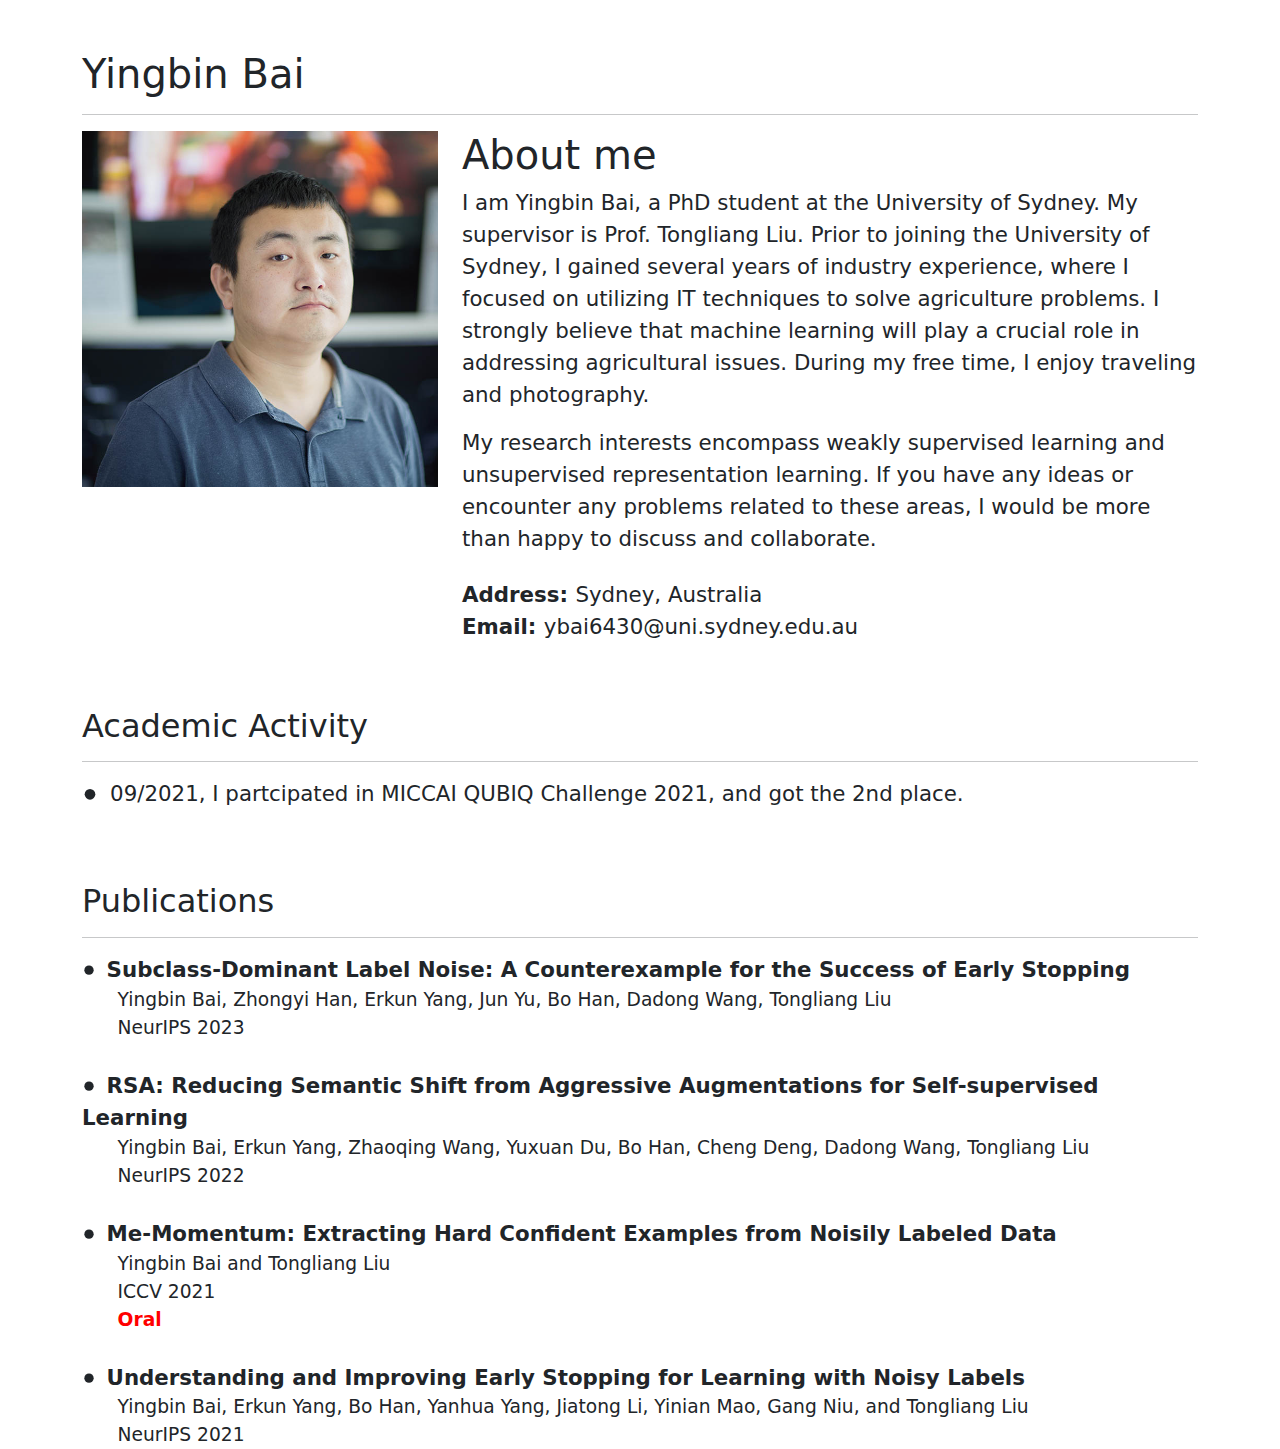
==== index.html @ c51f7435 "Update index.html" ====
<!doctype html>
<html lang="en">
  <head>
    <meta charset="utf-8">
    <meta name="viewport" content="width=1280" id="viewport-meta">
    <meta name="description" content="Edward Bai Homepage">
    <meta name="author" content="Edward Bai">
    <title>Yingbin's Homepage</title>

    <!-- Bootstrap core CSS -->
    <link href="./assets/dist/css/bootstrap.min.css" rel="stylesheet">
    <link href="home.css" rel="stylesheet">
  </head>
  <body>
    <div class="container">
      <div class="head-container">
         <h1>Yingbin Bai</h1>
         <hr>
      </div>
      <div class="row d-flex no-gutters">
          <div class="col-lg-4">
              <img class="left-image" src="images/Yingbin.png" with="100%"/>
          </div>
          <div class="col-lg-8">
            <div class="row">
              <div>
                <h1 class="big">About me</h1>
                <div class="personal-desc">
                  <p>I am Yingbin Bai, a PhD student at the University of Sydney. My supervisor is Prof. Tongliang Liu. Prior to joining the University of Sydney, I gained several years of industry experience, where I focused on utilizing IT techniques to solve agriculture problems. I strongly believe that machine learning will play a crucial role in addressing agricultural issues. During my free time, I enjoy traveling and photography.</p>

                  <p>My research interests encompass weakly supervised learning and unsupervised representation learning. If you have any ideas or encounter any problems related to these areas, I would be more than happy to discuss and collaborate.</p>
                  <ul class="mt-4 px-md-0 px-2">
                    <li class="d-flex"><span class="about-info">Address:&nbsp;</span><span>Sydney, Australia</span></li>
                    <li class="d-flex"><span class="about-info">Email:&nbsp;</span> <span>ybai6430@uni.sydney.edu.au</span></li>
                  </ul>
                </div>
              </div>
            </div>
          </div>
        </div>
      </div>

      <br><br>
      <div class="container">
        <h2 class="big">Academic Activity</h2><hr>
        <div class="activity-desc">
              <svg width="1em" height="1em" viewBox="0 0 16 16" class="bi bi-circle-fill" fill="currentColor" xmlns="http://www.w3.org/2000/svg"><circle cx="6" cy="7" r="4"></circle></svg> 09/2021, I partcipated in MICCAI QUBIQ Challenge 2021, and got the 2nd place.
              
        </div>
      </div>

      <br><br><br>
      <div class="container">
        <h2 class="big">Publications</h2><hr>
        <div class="publications">
              <svg width="1em" height="1em" viewBox="0 0 16 16" class="bi bi-circle-fill" fill="currentColor" xmlns="http://www.w3.org/2000/svg"><circle cx="6" cy="7" r="4"></circle></svg>
              <span class="paper-name">Subclass-Dominant Label Noise: A Counterexample for the Success of Early Stopping</span><br>
              &nbsp;&nbsp;&nbsp;&nbsp;&nbsp;&nbsp;Yingbin Bai, Zhongyi Han, Erkun Yang, Jun Yu, Bo Han, Dadong Wang, Tongliang Liu<br>
              &nbsp;&nbsp;&nbsp;&nbsp;&nbsp;&nbsp;NeurIPS 2023 <br><br>
          
              <svg width="1em" height="1em" viewBox="0 0 16 16" class="bi bi-circle-fill" fill="currentColor" xmlns="http://www.w3.org/2000/svg"><circle cx="6" cy="7" r="4"></circle></svg>
              <span class="paper-name">RSA: Reducing Semantic Shift from Aggressive Augmentations for Self-supervised Learning</span> <br>
              &nbsp;&nbsp;&nbsp;&nbsp;&nbsp;&nbsp;Yingbin Bai, Erkun Yang, Zhaoqing Wang, Yuxuan Du, Bo Han, Cheng Deng, Dadong Wang, Tongliang Liu<br>
              &nbsp;&nbsp;&nbsp;&nbsp;&nbsp;&nbsp;NeurIPS 2022 <br><br>
          
          
              <svg width="1em" height="1em" viewBox="0 0 16 16" class="bi bi-circle-fill" fill="currentColor" xmlns="http://www.w3.org/2000/svg"><circle cx="6" cy="7" r="4"></circle></svg>
              <span class="paper-name">Me-Momentum: Extracting Hard Confident Examples from Noisily Labeled Data</span> <br>
              &nbsp;&nbsp;&nbsp;&nbsp;&nbsp;&nbsp;Yingbin Bai and Tongliang Liu  <br>
              &nbsp;&nbsp;&nbsp;&nbsp;&nbsp;&nbsp;ICCV 2021 <br>
              &nbsp;&nbsp;&nbsp;&nbsp;&nbsp;&nbsp;<span class="special">Oral</span><br><br>


              <svg width="1em" height="1em" viewBox="0 0 16 16" class="bi bi-circle-fill" fill="currentColor" xmlns="http://www.w3.org/2000/svg"><circle cx="6" cy="7" r="4"></circle></svg>
              <span class="paper-name">Understanding and Improving Early Stopping for Learning with Noisy Labels</span> <br>
              &nbsp;&nbsp;&nbsp;&nbsp;&nbsp;&nbsp;Yingbin Bai, Erkun Yang, Bo Han, Yanhua Yang, Jiatong Li, Yinian Mao, Gang Niu, and Tongliang Liu <br>
              &nbsp;&nbsp;&nbsp;&nbsp;&nbsp;&nbsp;NeurIPS 2021 <br>
        </div>
      </div>


  </div>
  </body>
</html>
---- home.css ----
.head-container{
  margin-top: 50px;

}
.personal-desc {
  font-size:  16pt;
}

.about-info {
  font-weight:  600;
}

.activity-desc {
  font-size:  16pt;
}

.publications {
  font-size:  14pt;

}

.paper-name{
  font-size:  16pt;
  font-weight:  600;
}

.special{
  color:  red;
  font-weight:  600;
}

.left-image{
  max-width: 100%;
  height: auto;
}
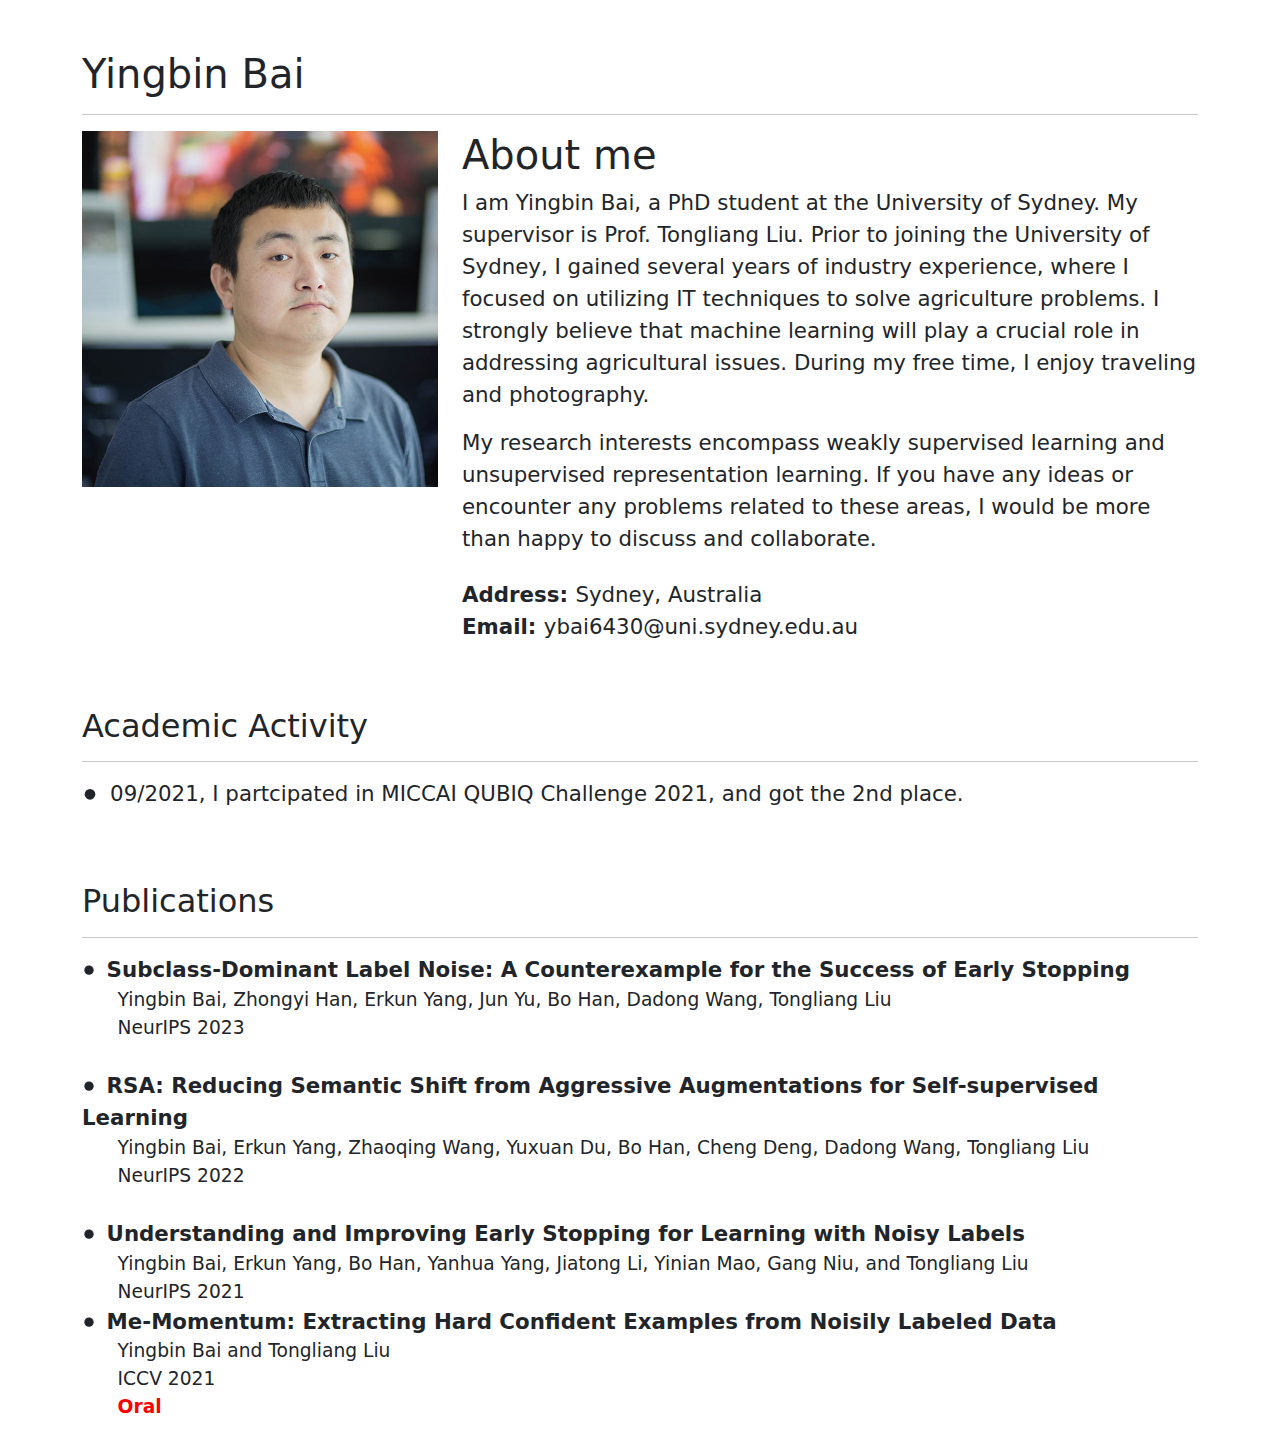
==== commit 716d10c0: "Update index.html" ====
--- a/index.html
+++ b/index.html
@@ -62,19 +62,17 @@
               <span class="paper-name">RSA: Reducing Semantic Shift from Aggressive Augmentations for Self-supervised Learning</span> <br>
               &nbsp;&nbsp;&nbsp;&nbsp;&nbsp;&nbsp;Yingbin Bai, Erkun Yang, Zhaoqing Wang, Yuxuan Du, Bo Han, Cheng Deng, Dadong Wang, Tongliang Liu<br>
               &nbsp;&nbsp;&nbsp;&nbsp;&nbsp;&nbsp;NeurIPS 2022 <br><br>
-          
-          
+
+              <svg width="1em" height="1em" viewBox="0 0 16 16" class="bi bi-circle-fill" fill="currentColor" xmlns="http://www.w3.org/2000/svg"><circle cx="6" cy="7" r="4"></circle></svg>
+              <span class="paper-name">Understanding and Improving Early Stopping for Learning with Noisy Labels</span> <br>
+              &nbsp;&nbsp;&nbsp;&nbsp;&nbsp;&nbsp;Yingbin Bai, Erkun Yang, Bo Han, Yanhua Yang, Jiatong Li, Yinian Mao, Gang Niu, and Tongliang Liu <br>
+              &nbsp;&nbsp;&nbsp;&nbsp;&nbsp;&nbsp;NeurIPS 2021 <br>
+
               <svg width="1em" height="1em" viewBox="0 0 16 16" class="bi bi-circle-fill" fill="currentColor" xmlns="http://www.w3.org/2000/svg"><circle cx="6" cy="7" r="4"></circle></svg>
               <span class="paper-name">Me-Momentum: Extracting Hard Confident Examples from Noisily Labeled Data</span> <br>
               &nbsp;&nbsp;&nbsp;&nbsp;&nbsp;&nbsp;Yingbin Bai and Tongliang Liu  <br>
               &nbsp;&nbsp;&nbsp;&nbsp;&nbsp;&nbsp;ICCV 2021 <br>
               &nbsp;&nbsp;&nbsp;&nbsp;&nbsp;&nbsp;<span class="special">Oral</span><br><br>
-
-
-              <svg width="1em" height="1em" viewBox="0 0 16 16" class="bi bi-circle-fill" fill="currentColor" xmlns="http://www.w3.org/2000/svg"><circle cx="6" cy="7" r="4"></circle></svg>
-              <span class="paper-name">Understanding and Improving Early Stopping for Learning with Noisy Labels</span> <br>
-              &nbsp;&nbsp;&nbsp;&nbsp;&nbsp;&nbsp;Yingbin Bai, Erkun Yang, Bo Han, Yanhua Yang, Jiatong Li, Yinian Mao, Gang Niu, and Tongliang Liu <br>
-              &nbsp;&nbsp;&nbsp;&nbsp;&nbsp;&nbsp;NeurIPS 2021 <br>
         </div>
       </div>
 
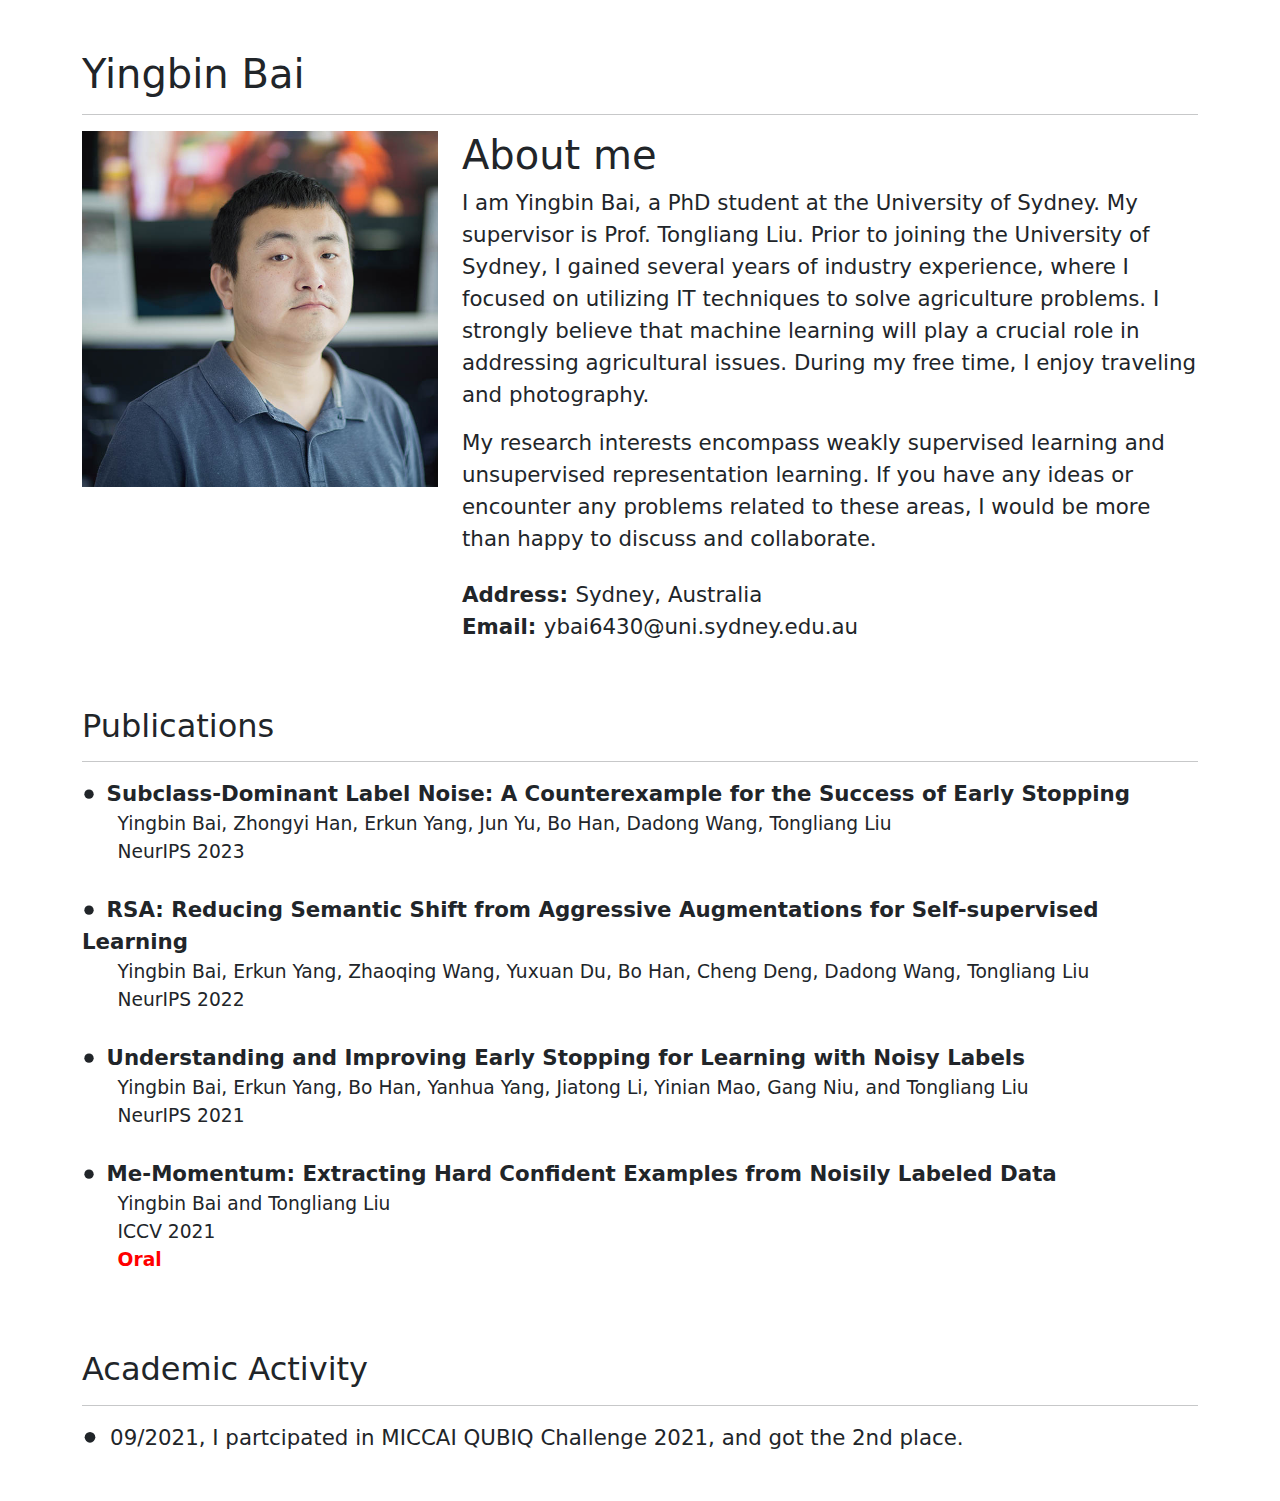
==== commit 0ab24382: "Update index.html" ====
--- a/index.html
+++ b/index.html
@@ -42,15 +42,6 @@
 
       <br><br>
       <div class="container">
-        <h2 class="big">Academic Activity</h2><hr>
-        <div class="activity-desc">
-              <svg width="1em" height="1em" viewBox="0 0 16 16" class="bi bi-circle-fill" fill="currentColor" xmlns="http://www.w3.org/2000/svg"><circle cx="6" cy="7" r="4"></circle></svg> 09/2021, I partcipated in MICCAI QUBIQ Challenge 2021, and got the 2nd place.
-              
-        </div>
-      </div>
-
-      <br><br><br>
-      <div class="container">
         <h2 class="big">Publications</h2><hr>
         <div class="publications">
               <svg width="1em" height="1em" viewBox="0 0 16 16" class="bi bi-circle-fill" fill="currentColor" xmlns="http://www.w3.org/2000/svg"><circle cx="6" cy="7" r="4"></circle></svg>
@@ -66,7 +57,7 @@
               <svg width="1em" height="1em" viewBox="0 0 16 16" class="bi bi-circle-fill" fill="currentColor" xmlns="http://www.w3.org/2000/svg"><circle cx="6" cy="7" r="4"></circle></svg>
               <span class="paper-name">Understanding and Improving Early Stopping for Learning with Noisy Labels</span> <br>
               &nbsp;&nbsp;&nbsp;&nbsp;&nbsp;&nbsp;Yingbin Bai, Erkun Yang, Bo Han, Yanhua Yang, Jiatong Li, Yinian Mao, Gang Niu, and Tongliang Liu <br>
-              &nbsp;&nbsp;&nbsp;&nbsp;&nbsp;&nbsp;NeurIPS 2021 <br>
+              &nbsp;&nbsp;&nbsp;&nbsp;&nbsp;&nbsp;NeurIPS 2021 <br><br>
 
               <svg width="1em" height="1em" viewBox="0 0 16 16" class="bi bi-circle-fill" fill="currentColor" xmlns="http://www.w3.org/2000/svg"><circle cx="6" cy="7" r="4"></circle></svg>
               <span class="paper-name">Me-Momentum: Extracting Hard Confident Examples from Noisily Labeled Data</span> <br>
@@ -76,7 +67,15 @@
         </div>
       </div>
 
-
+      <br><br>
+      <div class="container">
+        <h2 class="big">Academic Activity</h2><hr>
+        <div class="activity-desc">
+              <svg width="1em" height="1em" viewBox="0 0 16 16" class="bi bi-circle-fill" fill="currentColor" xmlns="http://www.w3.org/2000/svg"><circle cx="6" cy="7" r="4"></circle></svg> 09/2021, I partcipated in MICCAI QUBIQ Challenge 2021, and got the 2nd place.
+              
+        </div>
+      </div>
+      <br><br>
   </div>
   </body>
 </html>
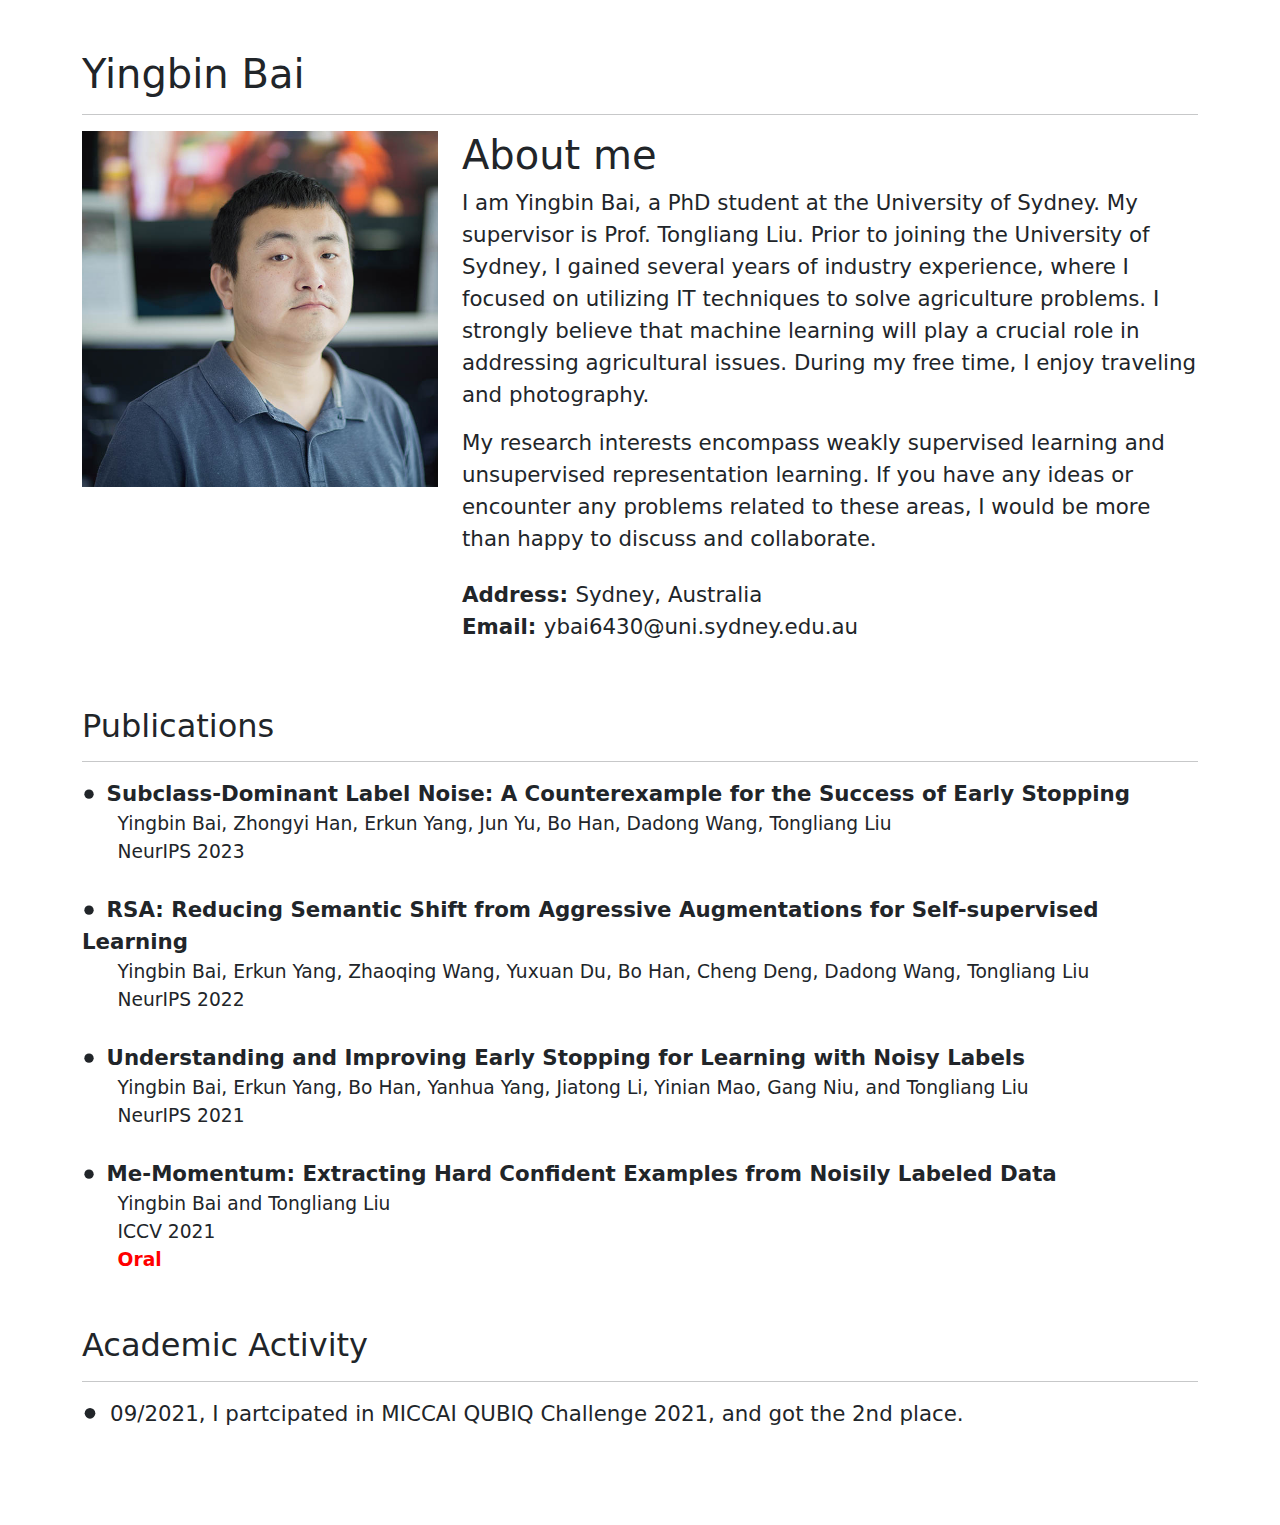
==== commit f625cc9d: "Update index.html" ====
--- a/index.html
+++ b/index.html
@@ -67,7 +67,7 @@
         </div>
       </div>
 
-      <br><br>
+      <br>
       <div class="container">
         <h2 class="big">Academic Activity</h2><hr>
         <div class="activity-desc">
@@ -75,7 +75,7 @@
               
         </div>
       </div>
-      <br><br>
+      <br><br><br><br>
   </div>
   </body>
 </html>
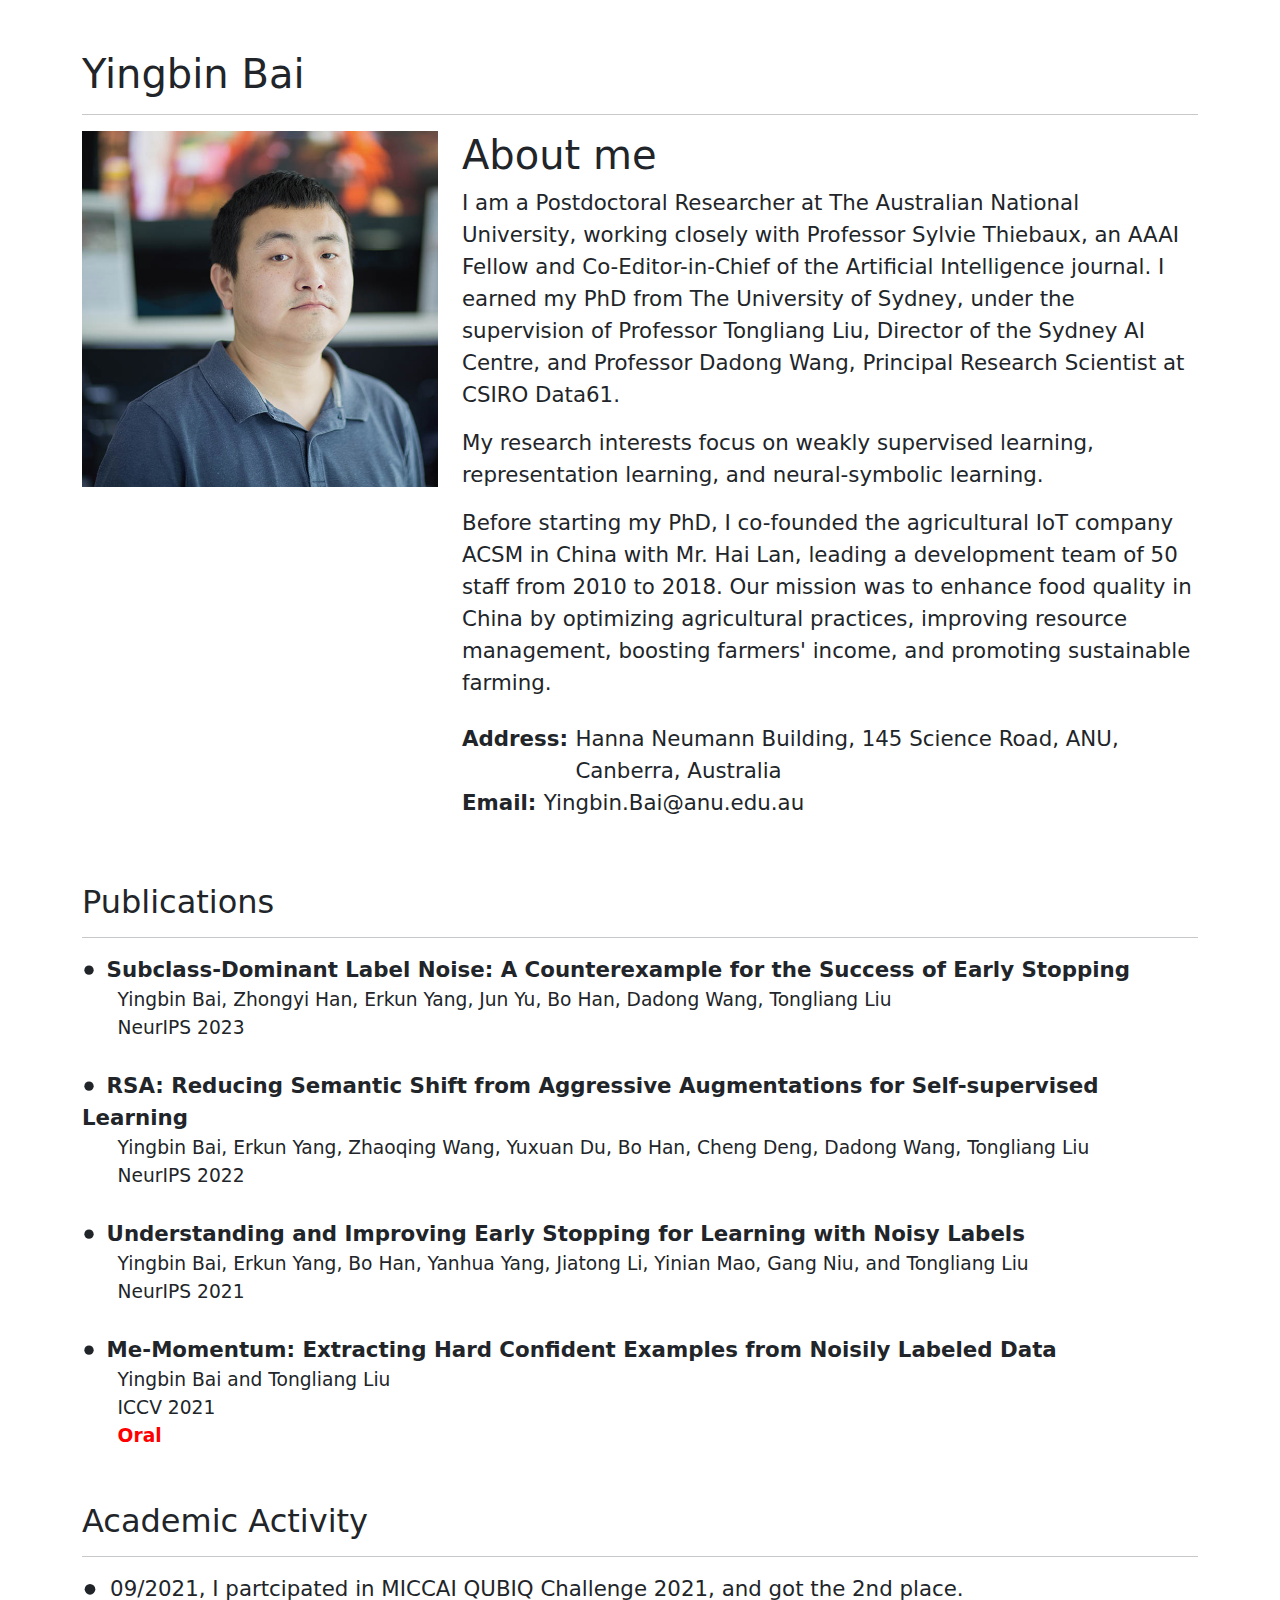
==== commit 2004b960: "Update index.html" ====
--- a/index.html
+++ b/index.html
@@ -26,12 +26,15 @@
               <div>
                 <h1 class="big">About me</h1>
                 <div class="personal-desc">
-                  <p>I am Yingbin Bai, a PhD student at the University of Sydney. My supervisor is Prof. Tongliang Liu. Prior to joining the University of Sydney, I gained several years of industry experience, where I focused on utilizing IT techniques to solve agriculture problems. I strongly believe that machine learning will play a crucial role in addressing agricultural issues. During my free time, I enjoy traveling and photography.</p>
+                  <p>I am a Postdoctoral Researcher at The Australian National University, working closely with Professor Sylvie Thiebaux, an AAAI Fellow and Co-Editor-in-Chief of the Artificial Intelligence journal. I earned my PhD from The University of Sydney, under the supervision of Professor Tongliang Liu, Director of the Sydney AI Centre, and Professor Dadong Wang, Principal Research Scientist at CSIRO Data61.</p>
 
-                  <p>My research interests encompass weakly supervised learning and unsupervised representation learning. If you have any ideas or encounter any problems related to these areas, I would be more than happy to discuss and collaborate.</p>
+                  <p>My research interests focus on weakly supervised learning, representation learning, and neural-symbolic learning. </p>
+
+                  <p>Before starting my PhD, I co-founded the agricultural IoT company ACSM in China with Mr. Hai Lan, leading a development team of 50 staff from 2010 to 2018. Our mission was to enhance food quality in China by optimizing agricultural practices, improving resource management, boosting farmers' income, and promoting sustainable farming.</p>
+
                   <ul class="mt-4 px-md-0 px-2">
-                    <li class="d-flex"><span class="about-info">Address:&nbsp;</span><span>Sydney, Australia</span></li>
-                    <li class="d-flex"><span class="about-info">Email:&nbsp;</span> <span>ybai6430@uni.sydney.edu.au</span></li>
+                    <li class="d-flex"><span class="about-info">Address:&nbsp;</span><span>Hanna Neumann Building, 145 Science Road, ANU, Canberra, Australia</span></li>
+                    <li class="d-flex"><span class="about-info">Email:&nbsp;</span> <span>Yingbin.Bai@anu.edu.au</span></li>
                   </ul>
                 </div>
               </div>
--- a/home.css
+++ b/home.css
@@ -19,6 +19,13 @@
 
 }
 
+.center {
+  display: block;
+  margin-left: auto;
+  margin-right: auto;
+  width: 80%;
+}
+
 .paper-name{
   font-size:  16pt;
   font-weight:  600;
@@ -33,3 +40,8 @@
   max-width: 100%;
   height: auto;
 }
+
+.sdn_words{
+  font-size:  16pt;
+  font-weight:  400;
+}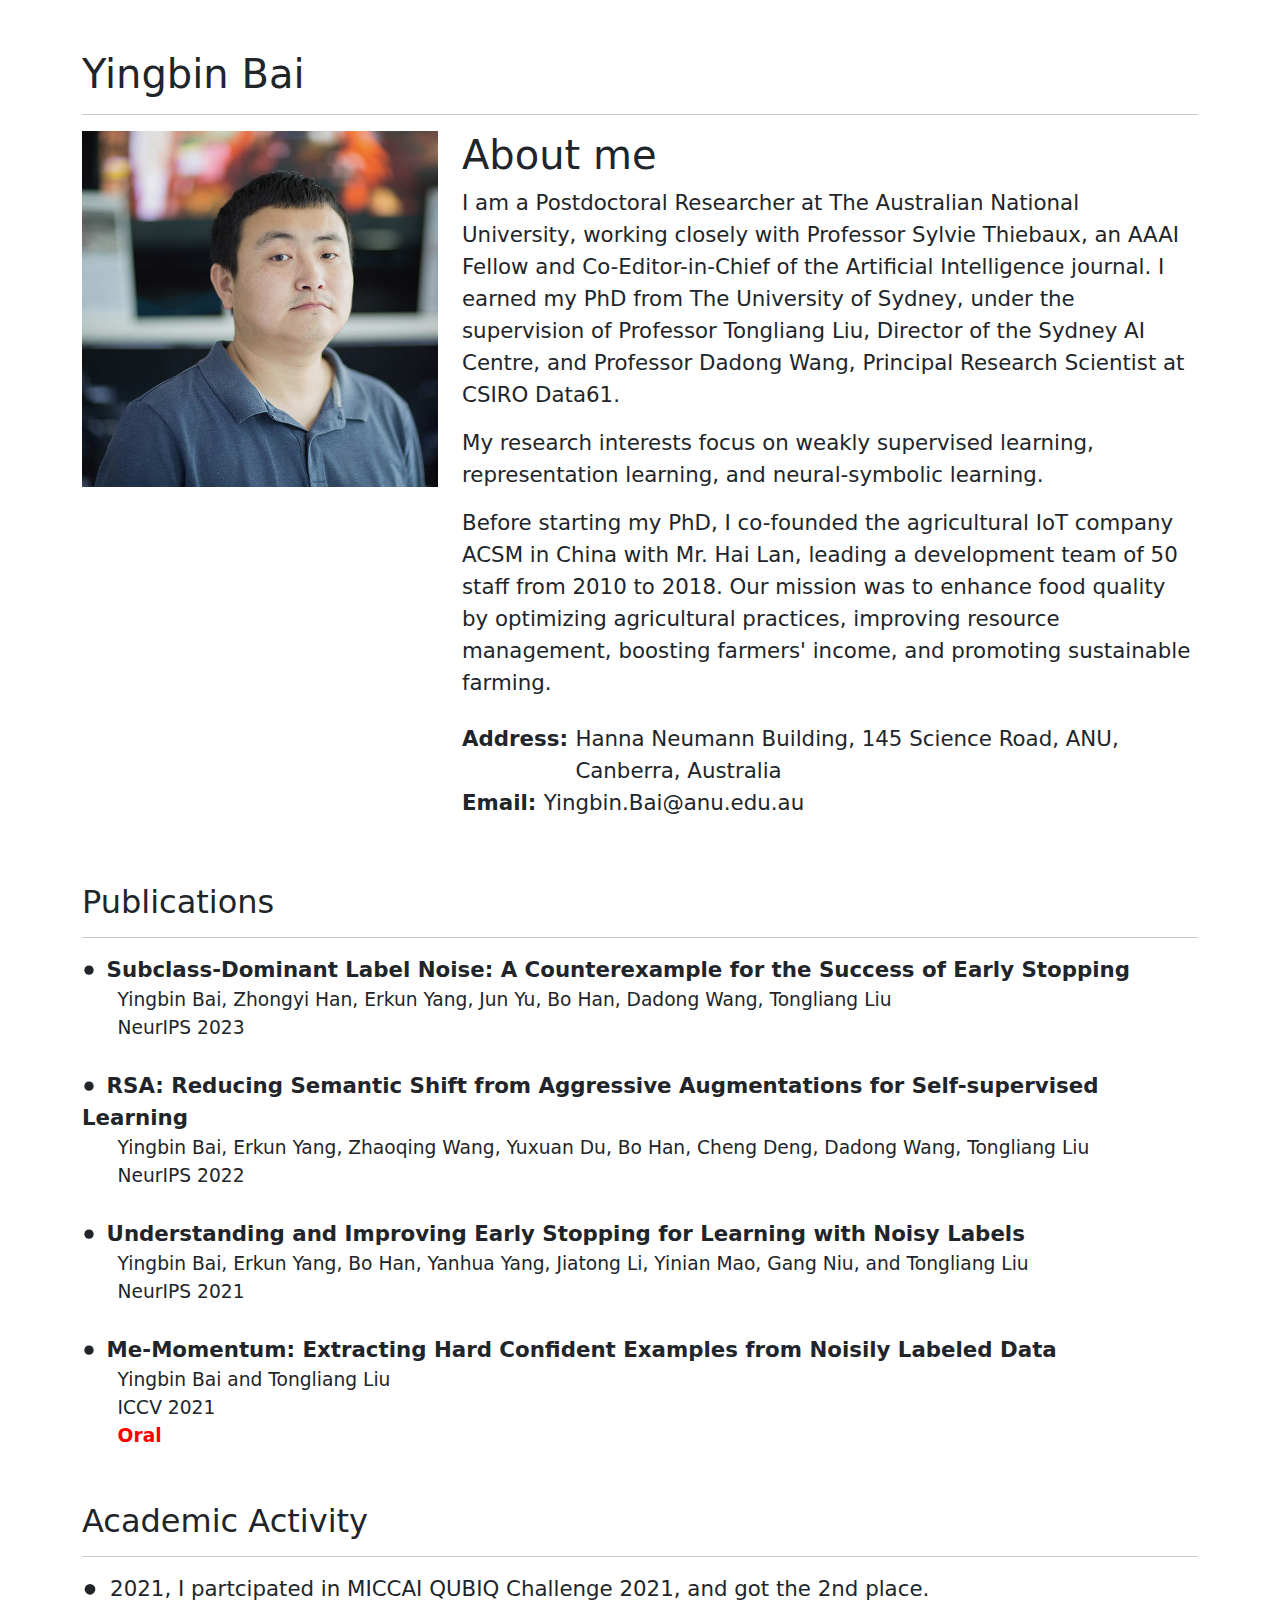
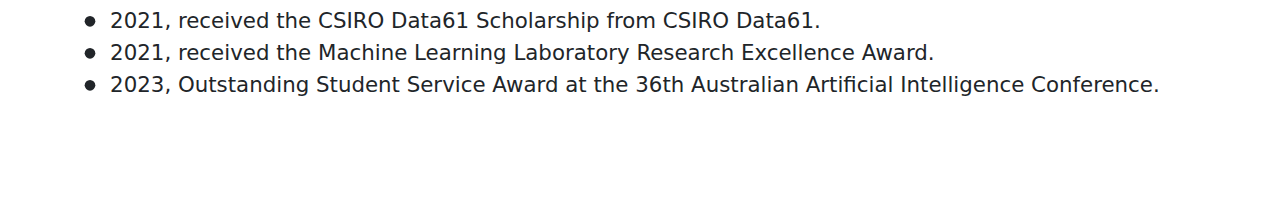
==== commit 007aec04: "Update index.html" ====
--- a/index.html
+++ b/index.html
@@ -30,7 +30,7 @@
 
                   <p>My research interests focus on weakly supervised learning, representation learning, and neural-symbolic learning. </p>
 
-                  <p>Before starting my PhD, I co-founded the agricultural IoT company ACSM in China with Mr. Hai Lan, leading a development team of 50 staff from 2010 to 2018. Our mission was to enhance food quality in China by optimizing agricultural practices, improving resource management, boosting farmers' income, and promoting sustainable farming.</p>
+                  <p>Before starting my PhD, I co-founded the agricultural IoT company ACSM in China with Mr. Hai Lan, leading a development team of 50 staff from 2010 to 2018. Our mission was to enhance food quality by optimizing agricultural practices, improving resource management, boosting farmers' income, and promoting sustainable farming.</p>
 
                   <ul class="mt-4 px-md-0 px-2">
                     <li class="d-flex"><span class="about-info">Address:&nbsp;</span><span>Hanna Neumann Building, 145 Science Road, ANU, Canberra, Australia</span></li>
@@ -74,8 +74,13 @@
       <div class="container">
         <h2 class="big">Academic Activity</h2><hr>
         <div class="activity-desc">
-              <svg width="1em" height="1em" viewBox="0 0 16 16" class="bi bi-circle-fill" fill="currentColor" xmlns="http://www.w3.org/2000/svg"><circle cx="6" cy="7" r="4"></circle></svg> 09/2021, I partcipated in MICCAI QUBIQ Challenge 2021, and got the 2nd place.
-              
+              <svg width="1em" height="1em" viewBox="0 0 16 16" class="bi bi-circle-fill" fill="currentColor" xmlns="http://www.w3.org/2000/svg"><circle cx="6" cy="7" r="4"></circle></svg> 2021, I partcipated in MICCAI QUBIQ Challenge 2021, and got the 2nd place. <br/>
+              <svg width="1em" height="1em" viewBox="0 0 16 16" class="bi bi-circle-fill" fill="currentColor" xmlns="http://www.w3.org/2000/svg"><circle cx="6" cy="7" r="4"></circle></svg> 2021, received the CSIRO Data61 Scholarship from CSIRO Data61. <br/>
+              <svg width="1em" height="1em" viewBox="0 0 16 16" class="bi bi-circle-fill" fill="currentColor" xmlns="http://www.w3.org/2000/svg"><circle cx="6" cy="7" r="4"></circle></svg> 2021, received the Machine Learning Laboratory Research Excellence Award. <br/>
+              <svg width="1em" height="1em" viewBox="0 0 16 16" class="bi bi-circle-fill" fill="currentColor" xmlns="http://www.w3.org/2000/svg"><circle cx="6" cy="7" r="4"></circle></svg> 2023, Outstanding Student Service Award at the 36th Australian Artificial Intelligence Conference. <br/>
+
+
+            
         </div>
       </div>
       <br><br><br><br>
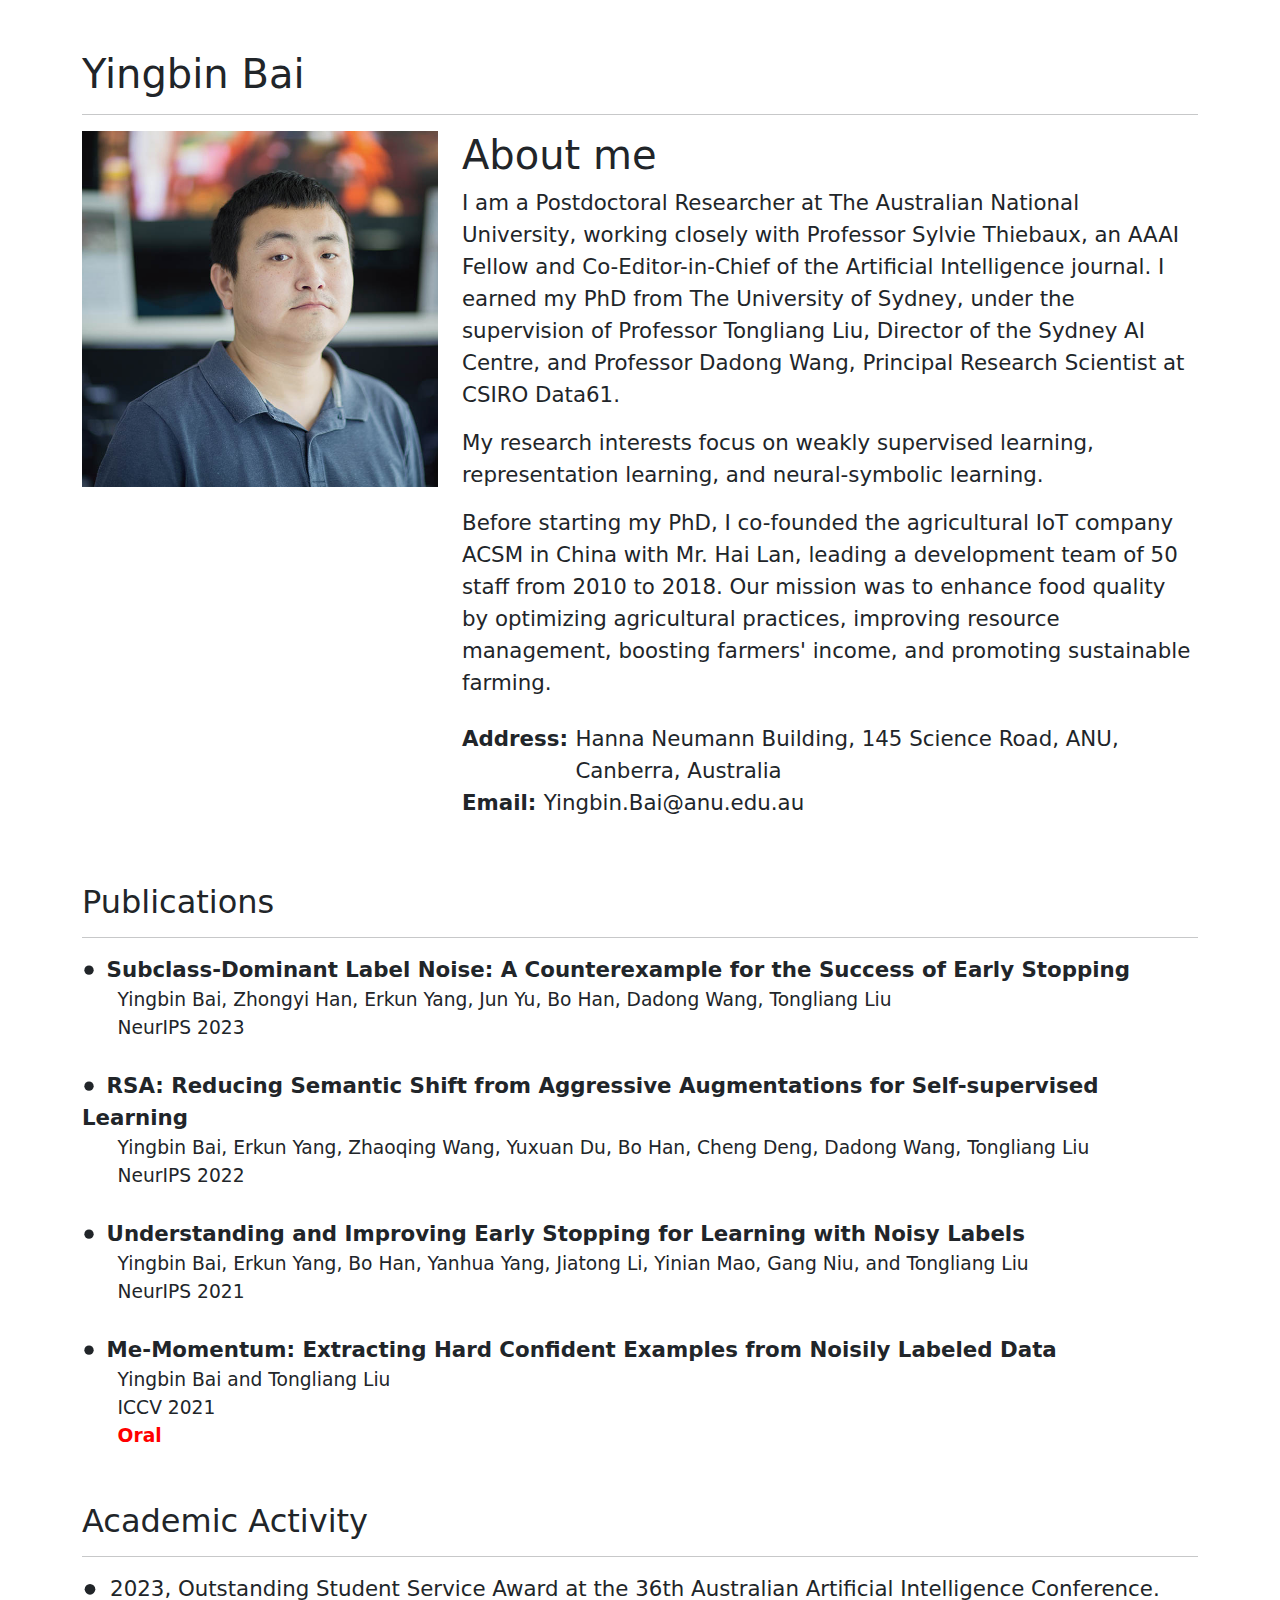
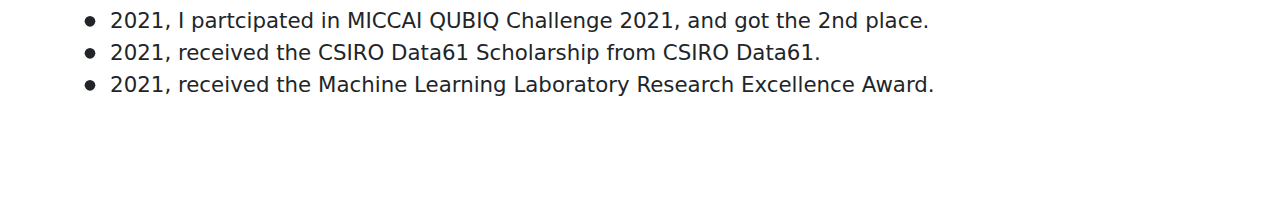
==== commit d474fc82: "Update index.html" ====
--- a/index.html
+++ b/index.html
@@ -74,13 +74,10 @@
       <div class="container">
         <h2 class="big">Academic Activity</h2><hr>
         <div class="activity-desc">
+              <svg width="1em" height="1em" viewBox="0 0 16 16" class="bi bi-circle-fill" fill="currentColor" xmlns="http://www.w3.org/2000/svg"><circle cx="6" cy="7" r="4"></circle></svg> 2023, Outstanding Student Service Award at the 36th Australian Artificial Intelligence Conference. <br/>
               <svg width="1em" height="1em" viewBox="0 0 16 16" class="bi bi-circle-fill" fill="currentColor" xmlns="http://www.w3.org/2000/svg"><circle cx="6" cy="7" r="4"></circle></svg> 2021, I partcipated in MICCAI QUBIQ Challenge 2021, and got the 2nd place. <br/>
               <svg width="1em" height="1em" viewBox="0 0 16 16" class="bi bi-circle-fill" fill="currentColor" xmlns="http://www.w3.org/2000/svg"><circle cx="6" cy="7" r="4"></circle></svg> 2021, received the CSIRO Data61 Scholarship from CSIRO Data61. <br/>
               <svg width="1em" height="1em" viewBox="0 0 16 16" class="bi bi-circle-fill" fill="currentColor" xmlns="http://www.w3.org/2000/svg"><circle cx="6" cy="7" r="4"></circle></svg> 2021, received the Machine Learning Laboratory Research Excellence Award. <br/>
-              <svg width="1em" height="1em" viewBox="0 0 16 16" class="bi bi-circle-fill" fill="currentColor" xmlns="http://www.w3.org/2000/svg"><circle cx="6" cy="7" r="4"></circle></svg> 2023, Outstanding Student Service Award at the 36th Australian Artificial Intelligence Conference. <br/>
-
-
-            
         </div>
       </div>
       <br><br><br><br>
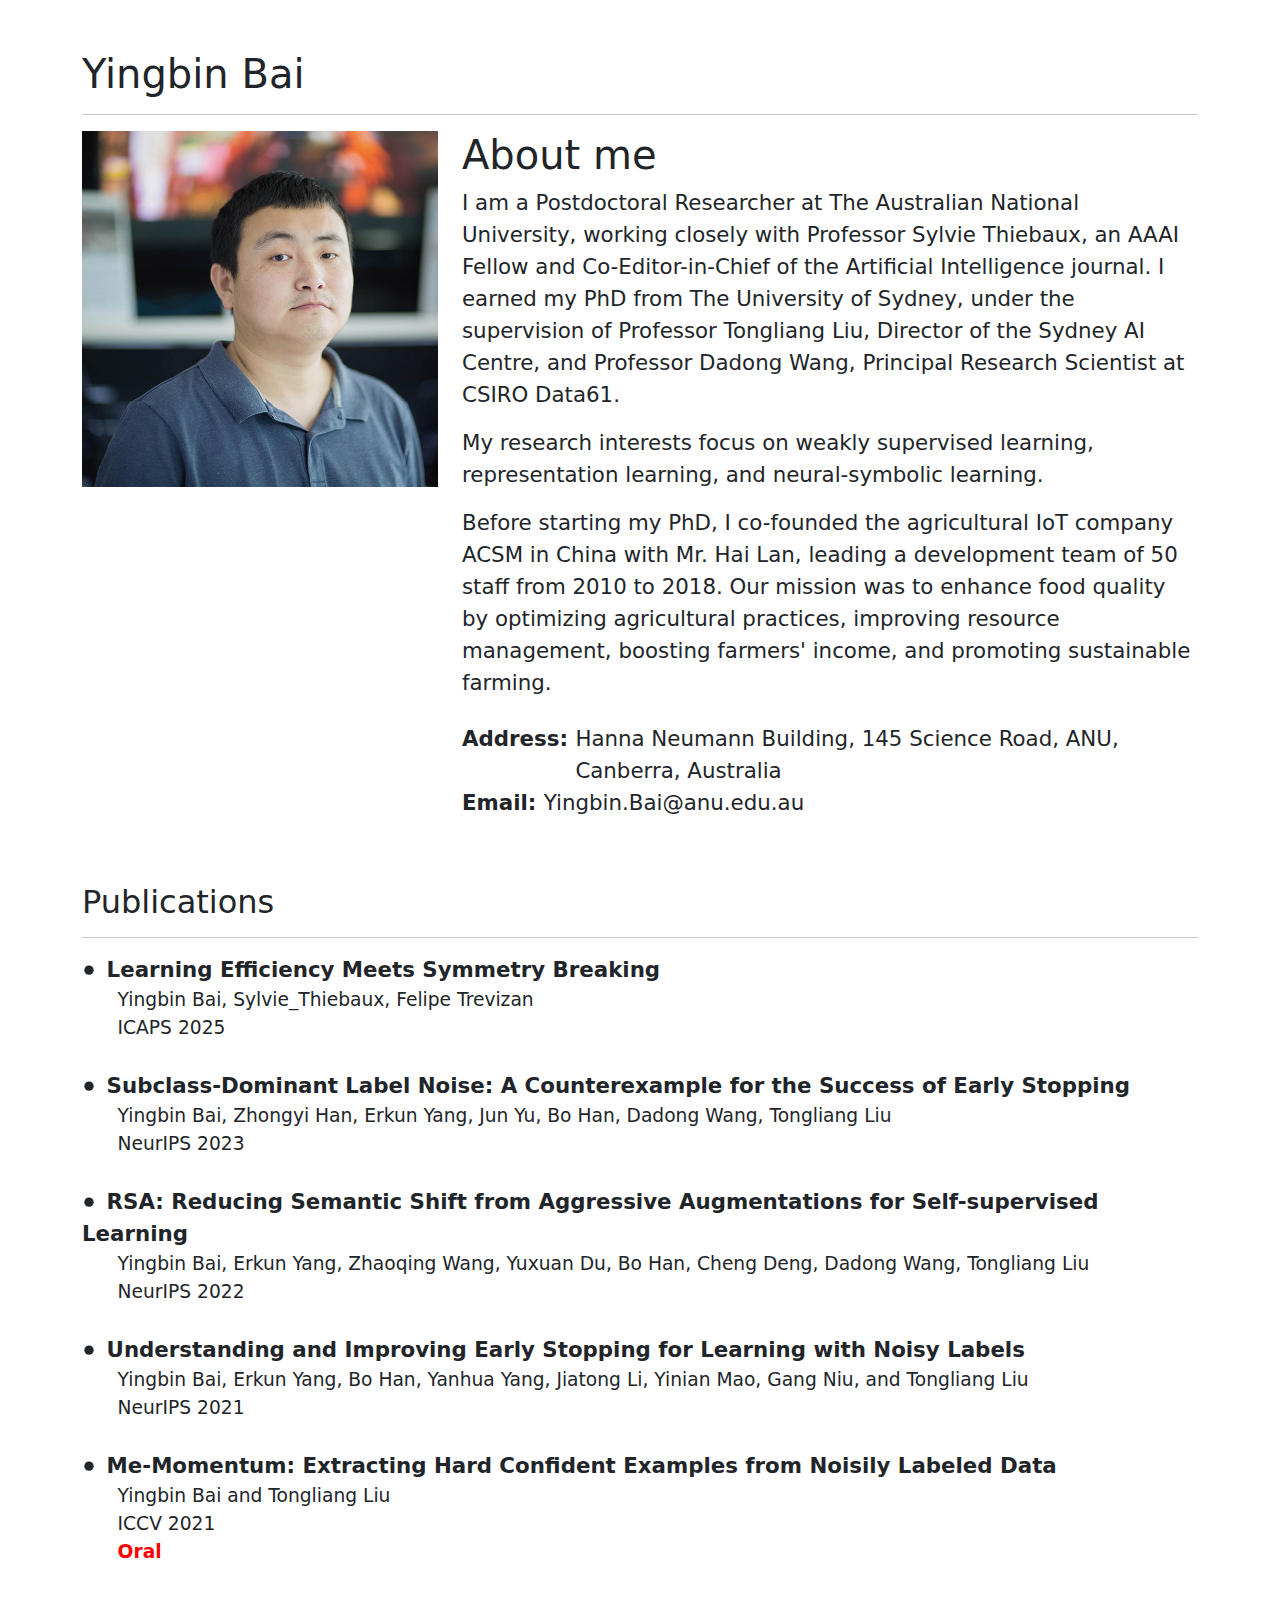
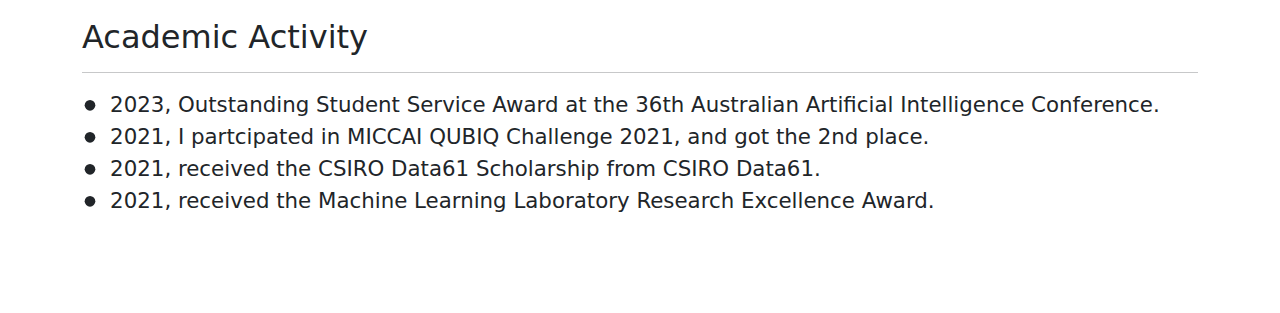
==== commit 47a572f9: "Update index.html" ====
--- a/index.html
+++ b/index.html
@@ -48,6 +48,11 @@
         <h2 class="big">Publications</h2><hr>
         <div class="publications">
               <svg width="1em" height="1em" viewBox="0 0 16 16" class="bi bi-circle-fill" fill="currentColor" xmlns="http://www.w3.org/2000/svg"><circle cx="6" cy="7" r="4"></circle></svg>
+              <span class="paper-name">Learning Efficiency Meets Symmetry Breaking</span><br>
+              &nbsp;&nbsp;&nbsp;&nbsp;&nbsp;&nbsp;Yingbin Bai, Sylvie_Thiebaux, Felipe Trevizan<br>
+              &nbsp;&nbsp;&nbsp;&nbsp;&nbsp;&nbsp;ICAPS 2025 <br><br>
+          
+              <svg width="1em" height="1em" viewBox="0 0 16 16" class="bi bi-circle-fill" fill="currentColor" xmlns="http://www.w3.org/2000/svg"><circle cx="6" cy="7" r="4"></circle></svg>
               <span class="paper-name">Subclass-Dominant Label Noise: A Counterexample for the Success of Early Stopping</span><br>
               &nbsp;&nbsp;&nbsp;&nbsp;&nbsp;&nbsp;Yingbin Bai, Zhongyi Han, Erkun Yang, Jun Yu, Bo Han, Dadong Wang, Tongliang Liu<br>
               &nbsp;&nbsp;&nbsp;&nbsp;&nbsp;&nbsp;NeurIPS 2023 <br><br>
